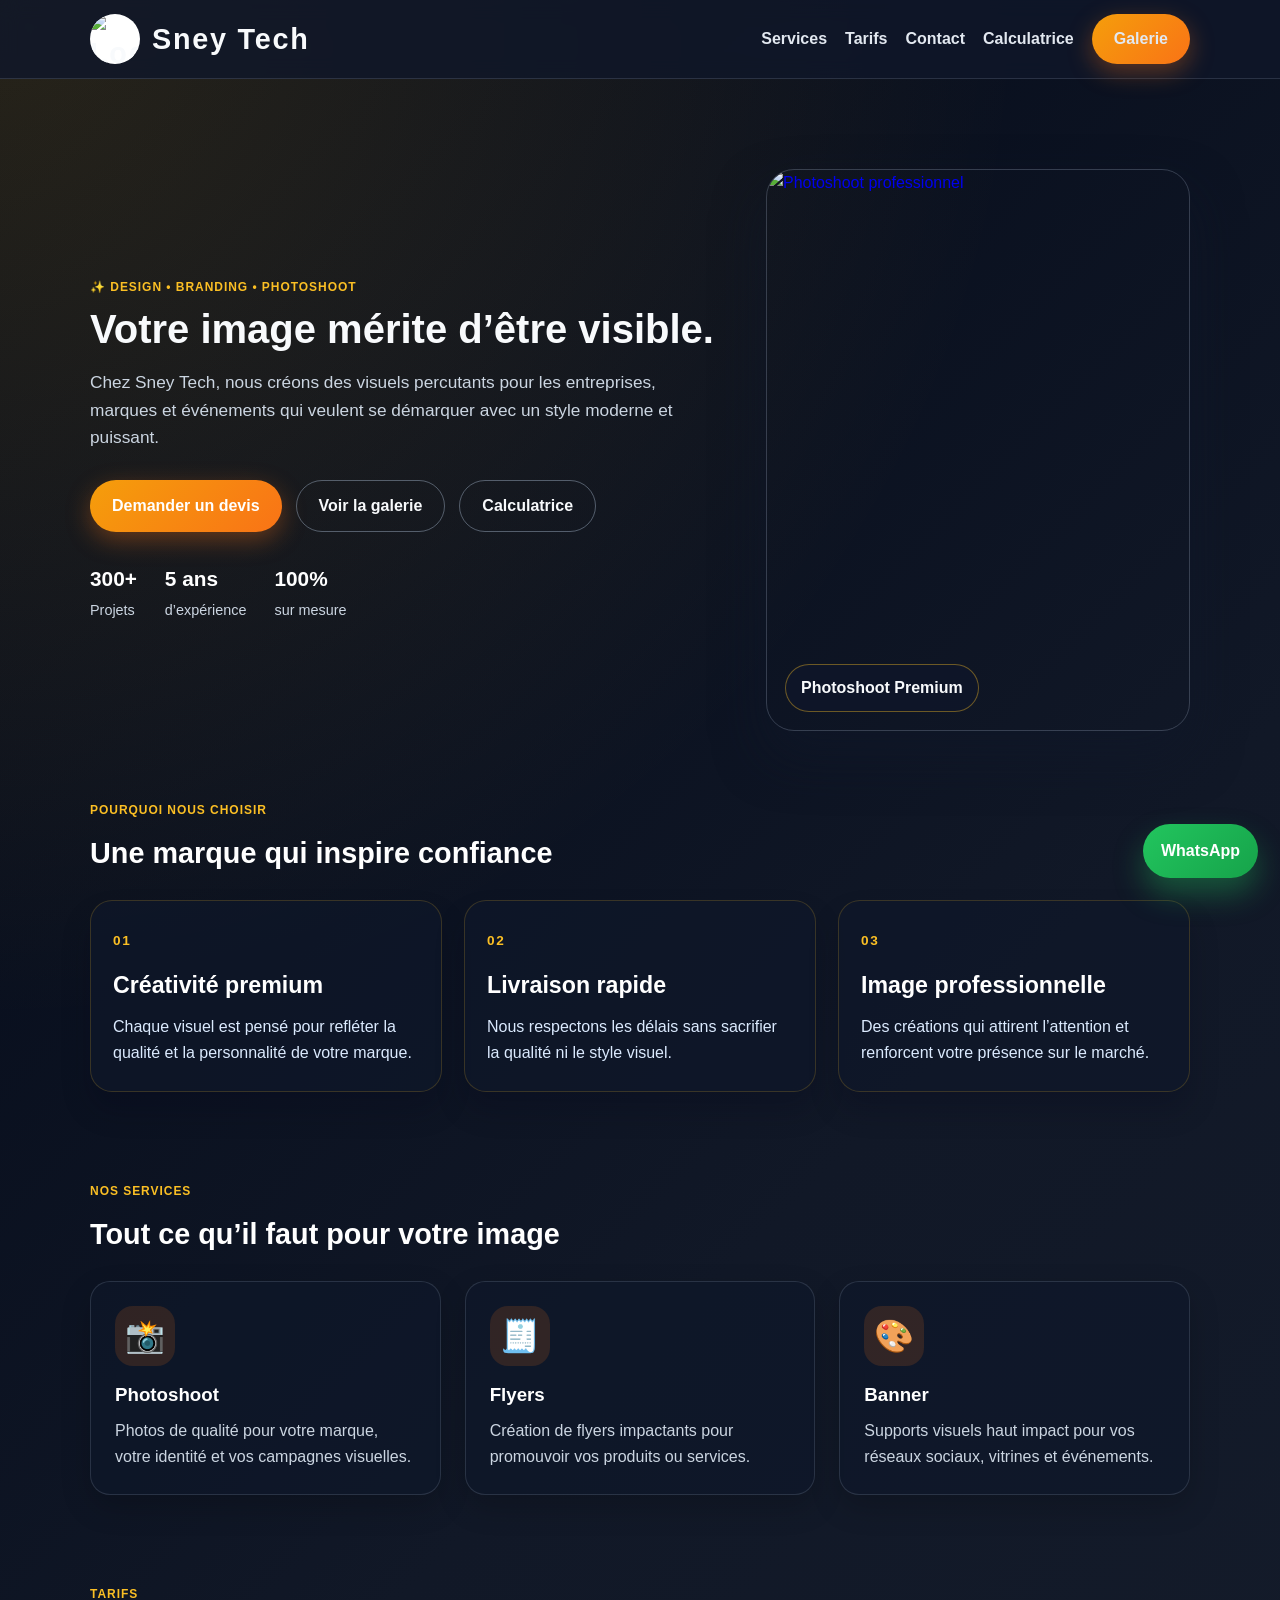
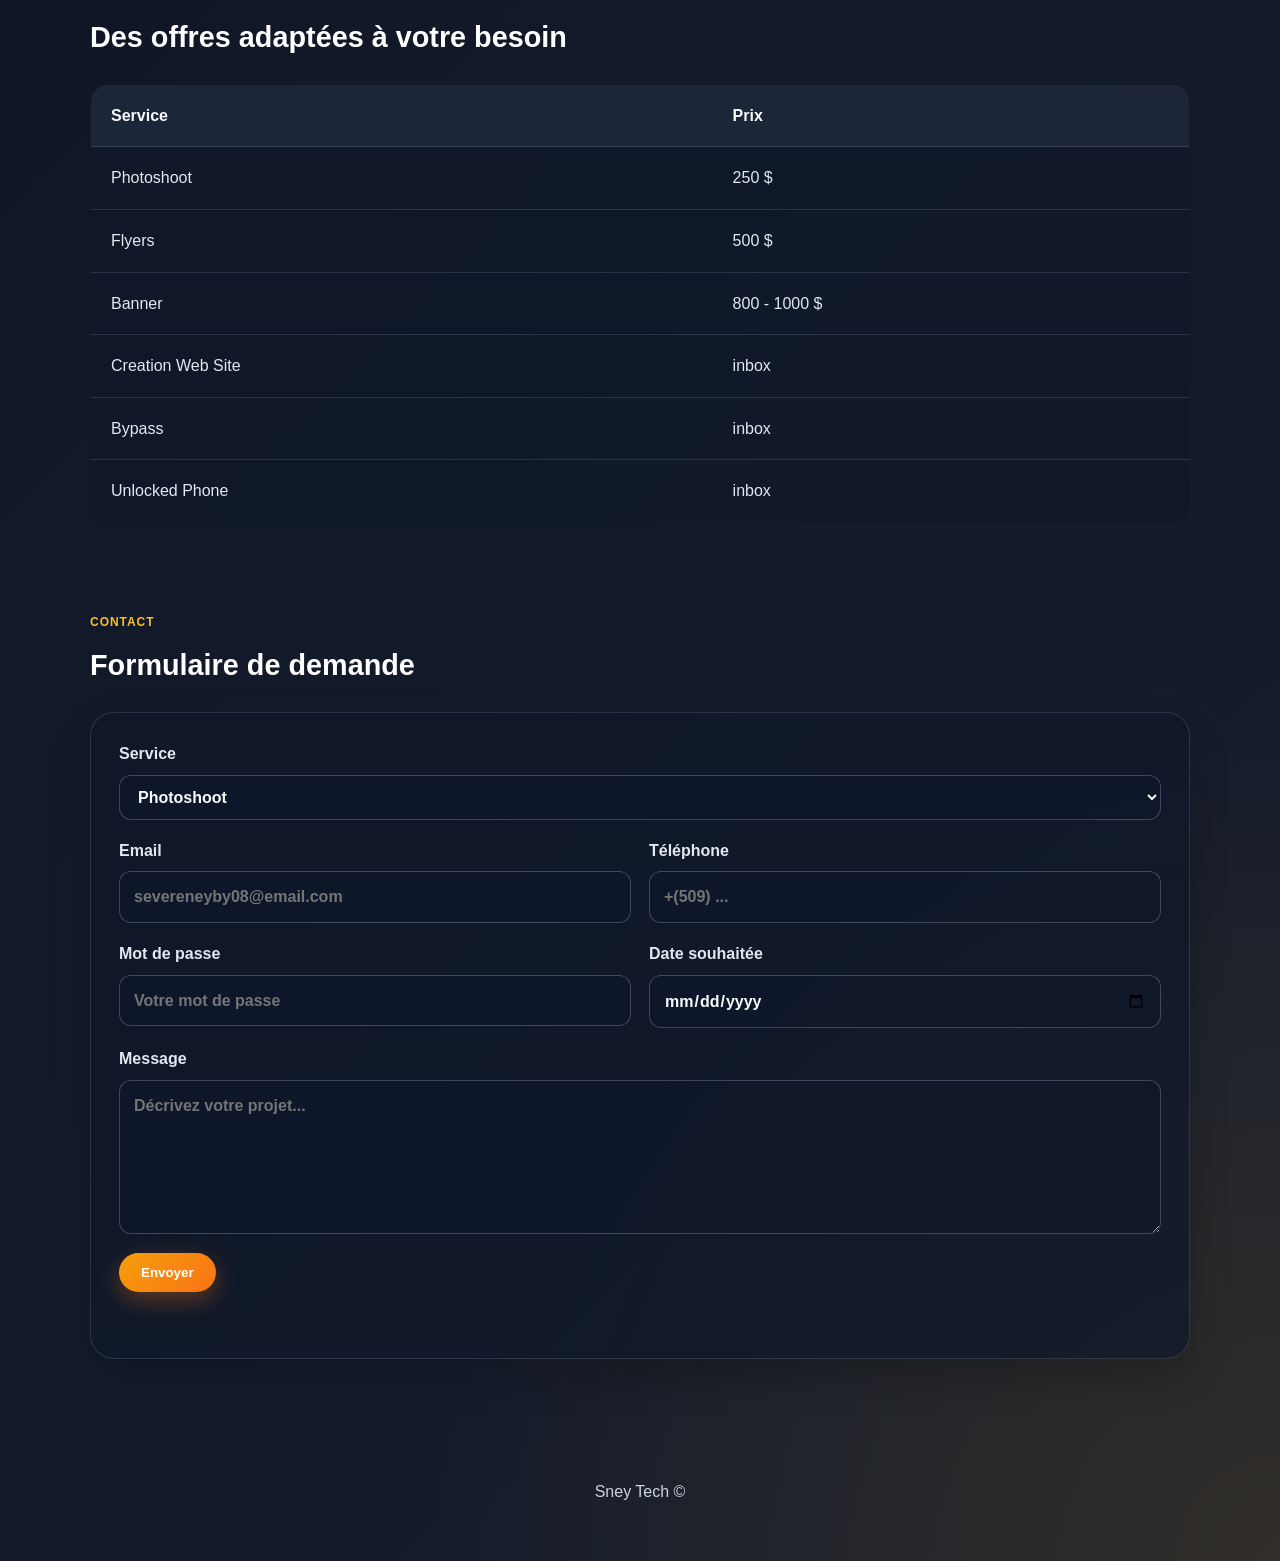
==== index.html @ 28e6782d "Add GitHub Pages homepage" ====
<!DOCTYPE HTML>

<html lang="fr">
		<head>
			<meta charset="utf-8" />
			<meta name="viewport" content="width=device-width, initial-scale=1.0" />
			<title>Sney Tech</title>
			<link rel="icon" type="image/jpeg" href="images/logo.jpg" />
			<link rel="stylesheet" href="style.css" />
		</head>
		
	<body class="home-page">
		<header class="site-header">
			<div class="container nav-bar">
				<a class="brand" href="index.html" aria-label="Accueil Sney Tech">
					<img src="images/logo.jpg" alt="Logo Sney Graphic de Sney Tech" />
					<span>Sney Tech</span>
				</a>
				<button class="menu-toggle" aria-label="Ouvrir le menu" aria-expanded="false">☰</button>
				<nav class="main-nav" aria-label="Navigation principale">
					<a href="#services">Services</a>
					<a href="#tarifs">Tarifs</a>
					<a href="#contact">Contact</a>
					<a href="calcul.html">Calculatrice</a>
					<a class="nav-button" href="galerie.html">Galerie</a>
				</nav>
			</div>
		</header>

		<main class="container">
			<section class="hero">
				<div class="hero-text">
					<p class="eyebrow">✨ Design • Branding • Photoshoot</p>
					<h1>Votre image mérite d’être visible.</h1>
					<p class="lead">
						Chez Sney Tech, nous créons des visuels percutants pour les entreprises,
						marques et événements qui veulent se démarquer avec un style moderne et puissant.
					</p>

					<div class="hero-actions">
						<a class="primary-btn" href="#contact">Demander un devis</a>
						<a class="secondary-btn" href="galerie.html">Voir la galerie</a>
						<a class="secondary-btn" href="calcul.html">Calculatrice</a>
					</div>

					<ul class="stats">
						<li>
							<strong>300+</strong>
							<span>Projets</span>
						</li>
						<li>
							<strong>5 ans</strong>
							<span>d’expérience</span>
						</li>
						<li>
							<strong>100%</strong>
							<span>sur mesure</span>
						</li>
					</ul>
				</div>

				<div class="hero-visual">
					<div class="image-card">
						<a href="images/flyers.png"><img src="images/flyers.png" alt="Photoshoot professionnel" width="20" height="50"></a>
						<span class="badge">Photoshoot Premium</span>
					</div>
				</div>
			</section>

			<section class="section premium-panel">
				<div class="section-heading left-align">
					<p class="eyebrow">Pourquoi nous choisir</p>
					<h2>Une marque qui inspire confiance</h2>
				</div>

				<div class="value-grid">
					<article class="value-card">
						<span>01</span>
						<h3>Créativité premium</h3>
						<p>Chaque visuel est pensé pour refléter la qualité et la personnalité de votre marque.</p>
					</article>
					<article class="value-card">
						<span>02</span>
						<h3>Livraison rapide</h3>
						<p>Nous respectons les délais sans sacrifier la qualité ni le style visuel.</p>
					</article>
					<article class="value-card">
						<span>03</span>
						<h3>Image professionnelle</h3>
						<p>Des créations qui attirent l’attention et renforcent votre présence sur le marché.</p>
					</article>
				</div>
			</section>

			<section id="services" class="section">
				<div class="section-heading">
					<p class="eyebrow">Nos services</p>
					<h2>Tout ce qu’il faut pour votre image</h2>
				</div>

				<div class="service-grid">
					<article class="service-card">
						<div class="icon">📸</div>
						<h3>Photoshoot</h3>
						<p>Photos de qualité pour votre marque, votre identité et vos campagnes visuelles.</p>
					</article>

					<article class="service-card">
						<div class="icon">🧾</div>
						<h3>Flyers</h3>
						<p>Création de flyers impactants pour promouvoir vos produits ou services.</p>
					</article>

					<article class="service-card">
						<div class="icon">🎨</div>
						<h3>Banner</h3>
						<p>Supports visuels haut impact pour vos réseaux sociaux, vitrines et événements.</p>
					</article>
				</div>
			</section>

			<section id="tarifs" class="section pricing">
				<div class="section-heading">
					<p class="eyebrow">Tarifs</p>
					<h2>Des offres adaptées à votre besoin</h2>
				</div>

				<table>
					<thead>
						<tr>
							<th>Service</th>
							<th>Prix</th>
						</tr>
					</thead>
					<tbody>
						<tr>
							<td>Photoshoot</td>
							<td>250 $</td>
						</tr>
						<tr>
							<td>Flyers</td>
							<td>500 $</td>
						</tr>
						<tr>
							<td>Banner</td>
							<td>800 - 1000 $</td>
						</tr>
						<tr>
							<td>Creation Web Site</td>
							<td>inbox</td>
						</tr>
						<tr>
							<td>Bypass</td>
							<td>inbox</td>
						</tr>
						<tr>
							<td>Unlocked Phone</td>
							<td>inbox</td>
						</tr>

					</tbody>
				</table>
			</section>

			<section id="contact" class="section contact-wrap">
				<div class="section-heading">
					<p class="eyebrow">Contact</p>
					<h2>Formulaire de demande</h2>
				</div>

				<form id="contactForm" class="contact-form">
					<div class="input-row">
						<label>
							<span>Service</span>
							<select name="service">
								<option>Photoshoot</option>
								<option>Banner</option>
								<option>Flyers</option>
								<option>Creation Web site</option>
								<option>Bypass</option>
								<option>Unlocked Phone</option>
							</select>
						</label>
					</div>

					<div class="input-row two-col">
						<label>
							<span>Email</span>
							<input type="email" name="email" placeholder="severeneyby08@email.com" required />
						</label>

						<label>
							<span>Téléphone</span>
							<input type="tel" name="telephone" placeholder="+(509) ..." required />
						</label>
					</div>

					<div class="input-row two-col">
						<label>
							<span>Mot de passe</span>
							<input type="password" name="password" placeholder="Votre mot de passe" required />
						</label>

						<label>
							<span>Date souhaitée</span>
							<input type="date" name="date" />
						</label>
					</div>

					<label>
						<span>Message</span>
						<textarea name="message" rows="5" placeholder="Décrivez votre projet..."></textarea>
					</label>

					<button type="submit" class="submit-btn">Envoyer</button>
					<p id="formMessage" class="form-message" aria-live="polite"></p>
				</form>
			</section>
		</main>

		<a class="whatsapp-float" href="https://wa.me/50942203118" target="_sneybyS" aria-label="Contacter sur WhatsApp">WhatsApp</a>

		
		<footer class="site-footer">
			<p>Sney Tech © <span id="year"></span></p>
		</footer>
		

		<script src="script.js"></script>
	</body>

	
	

</html>
---- style.css ----
* {
    box-sizing: border-box;
}

html {
    scroll-behavior: smooth;
}

body {
    margin: 0;
    font-family: Arial, Helvetica, sans-serif;
    line-height: 1.6;
}

img {
    max-width: 100%;
    display: block;
}

a {
    text-decoration: none;
}

.container {
    width: min(1100px, 90%);
    margin: 0 auto;
}

.home-page {
    background:
        radial-gradient(circle at top left, rgba(251, 191, 36, 0.15), transparent 30%),
        radial-gradient(circle at bottom right, rgba(245, 158, 11, 0.12), transparent 25%),
        linear-gradient(135deg, #020817 0%, #111827 45%, #171f2e 100%);
    color: #e5e7eb;
}

.site-header {
    position: sticky;
    top: 0;
    z-index: 10;
    background: rgba(15, 23, 42, 0.8);
    backdrop-filter: blur(10px);
    border-bottom: 1px solid rgba(148, 163, 184, 0.2);
}

.nav-bar {
    display: flex;
    justify-content: space-between;
    align-items: center;
    min-height: 78px;
    position: relative;
}

.brand {
    display: flex;
    align-items: center;
    gap: 12px;
    font-size: 1.8rem;
    font-weight: 800;
    color: #f8fafc;
    letter-spacing: 0.06em;
}

.brand img {
    width: 50px;
    height: 50px;
    flex: none;
    object-fit: contain;
    border-radius: 50%;
    background: #fff;
}

.main-nav {
    display: flex;
    gap: 18px;
    align-items: center;
}

.main-nav a {
    color: #e2e8f0;
    font-weight: 600;
    transition: color 0.2s ease;
}

.main-nav a:hover {
    color: #fbbf24;
}

.app-install-btn {
    display: inline-flex;
    align-items: center;
    justify-content: center;
    padding: 10px 16px;
    border: 1px solid rgba(251, 191, 36, 0.45);
    border-radius: 999px;
    background: linear-gradient(135deg, rgba(245, 158, 11, 0.18), rgba(251, 191, 36, 0.2));
    color: #fef3c7;
    font: inherit;
    font-weight: 700;
    cursor: pointer;
    transition: transform 0.2s ease, box-shadow 0.2s ease;
}

.app-install-btn:hover {
    transform: translateY(-1px);
    box-shadow: 0 12px 22px rgba(245, 158, 11, 0.2);
}

.menu-toggle {
    display: none;
    border: 1px solid rgba(148, 163, 184, 0.4);
    background: rgba(15, 23, 42, 0.6);
    color: #fff;
    width: 46px;
    height: 46px;
    border-radius: 12px;
    font-size: 1.5rem;
    cursor: pointer;
}

.nav-button,
.primary-btn,
.secondary-btn,
.submit-btn {
    display: inline-flex;
    justify-content: center;
    align-items: center;
    padding: 12px 22px;
    border-radius: 999px;
    font-weight: 700;
    transition: transform 0.2s ease, box-shadow 0.2s ease;
}

.nav-button,
.primary-btn,
.submit-btn {
    background: linear-gradient(135deg, #f59e0b, #f97316);
    color: white;
    box-shadow: 0 8px 24px rgba(249, 115, 22, 0.35);
}

.secondary-btn {
    background: transparent;
    border: 1px solid rgba(148, 163, 184, 0.5);
    color: #f8fafc;
}

.nav-button:hover,
.primary-btn:hover,
.secondary-btn:hover,
.submit-btn:hover {
    transform: translateY(-2px);
}

.hero {
    display: grid;
    grid-template-columns: 1.2fr 0.8fr;
    align-items: center;
    gap: 40px;
    padding: 90px 0 60px;
}

.eyebrow {
    margin: 0 0 10px;
    color: #fbbf24;
    font-weight: 700;
    letter-spacing: 0.08em;
    text-transform: uppercase;
    font-size: 0.75rem;
}

.hero h1 {
    margin: 0;
    font-size: clamp(2.5rem, 3vw, 4.4rem);
    line-height: 1.1;
    color: #f8fafc;
}

.lead {
    margin-top: 18px;
    font-size: 1.08rem;
    color: #cbd5e1;
    max-width: 600px;
}

.hero-actions {
    display: flex;
    flex-wrap: wrap;
    gap: 14px;
    margin-top: 28px;
}

.stats {
    list-style: none;
    padding: 0;
    margin: 30px 0 0;
    display: flex;
    flex-wrap: wrap;
    gap: 28px;
}

.stats li {
    display: flex;
    flex-direction: column;
    gap: 4px;
}

.stats strong {
    font-size: 1.3rem;
    color: #fff;
}

.stats span {
    color: #cbd5e1;
    font-size: 0.9rem;
}

.image-card {
    position: relative;
    border-radius: 28px;
    overflow: hidden;
    border: 1px solid rgba(148, 163, 184, 0.3);
    box-shadow: 0 25px 50px rgba(15, 23, 42, 0.5);
}

.image-card img {
    height: 560px;
    width: 100%;
    object-fit: cover;
}

.badge {
    position: absolute;
    bottom: 18px;
    left: 18px;
    background: rgba(15, 23, 42, 0.82);
    border: 1px solid rgba(251, 191, 36, 0.4);
    color: #f8fafc;
    padding: 10px 15px;
    border-radius: 999px;
    font-weight: 700;
}

.section {
    padding: 30px 0 60px;
}

.premium-panel {
    padding-top: 10px;
}

.left-align {
    text-align: left;
}

.value-grid {
    display: grid;
    grid-template-columns: repeat(3, minmax(0, 1fr));
    gap: 22px;
    margin-top: 20px;
}

.value-card {
    background: rgba(15, 23, 42, 0.7);
    border: 1px solid rgba(251, 191, 36, 0.18);
    border-radius: 22px;
    padding: 26px 22px;
    box-shadow: 0 18px 30px rgba(2, 6, 23, 0.2);
}

.value-card span {
    color: #fbbf24;
    font-size: 0.85rem;
    font-weight: 800;
    letter-spacing: 0.12em;
}

.value-card h3 {
    margin: 14px 0 10px;
    font-size: 1.45rem;
    color: #fff;
}

.value-card p {
    margin: 0;
    color: #dbeafe;
}

.section-heading {
    margin-bottom: 24px;
}

.section-heading h2 {
    margin: 0;
    font-size: clamp(1.8rem, 2vw, 2.8rem);
    color: white;
}

.service-grid {
    display: grid;
    grid-template-columns: repeat(3, minmax(0, 1fr));
    gap: 24px;
}

.service-card {
    background: rgba(15, 23, 42, 0.65);
    border: 1px solid rgba(148, 163, 184, 0.2);
    border-radius: 20px;
    padding: 24px;
    box-shadow: 0 12px 30px rgba(0, 0, 0, 0.18);
}

.icon {
    width: 60px;
    height: 60px;
    display: grid;
    place-items: center;
    border-radius: 18px;
    background: rgba(249, 115, 22, 0.15);
    font-size: 2rem;
    margin-bottom: 14px;
}

.service-card h3 {
    margin: 0 0 8px;
    color: white;
}

.service-card p {
    margin: 0;
    color: #cbd5e1;
}

.pricing table {
    width: 100%;
    border-collapse: collapse;
    overflow: hidden;
    border-radius: 18px;
    background: rgba(15, 23, 42, 0.65);
    border: 1px solid rgba(148, 163, 184, 0.2);
}

.pricing th,
.pricing td {
    padding: 18px 20px;
    text-align: left;
    border-bottom: 1px solid rgba(148, 163, 184, 0.2);
}

.pricing th {
    background: rgba(30, 41, 59, 0.9);
    color: #f8fafc;
}

.pricing td {
    color: #e2e8f0;
}

.contact-wrap {
    padding-bottom: 80px;
}

.contact-form {
    background: rgba(15, 23, 42, 0.7);
    border: 1px solid rgba(148, 163, 184, 0.2);
    border-radius: 24px;
    padding: 28px;
    box-shadow: 0 18px 40px rgba(0, 0, 0, 0.2);
}

.input-row {
    margin-bottom: 18px;
}

.two-col {
    display: grid;
    grid-template-columns: repeat(2, minmax(0, 1fr));
    gap: 18px;
}

label {
    display: block;
    color: #e2e8f0;
    font-weight: 600;
}

label span {
    display: inline-block;
    margin-bottom: 8px;
}

input,
select,
textarea {
    width: 100%;
    border: 1px solid rgba(148, 163, 184, 0.35);
    background: rgba(15, 23, 42, 0.7);
    color: #f8fafc;
    border-radius: 12px;
    padding: 12px 14px;
    font: inherit;
}

textarea {
    resize: vertical;
    min-height: 120px;
}

.submit-btn {
    border: none;
    cursor: pointer;
    margin-top: 12px;
}

.form-message {
    min-height: 24px;
    margin: 14px 0 0;
    color: #86efac;
    font-weight: 600;
}

.whatsapp-float {
    position: fixed;
    right: 22px;
    bottom: 22px;
    background: linear-gradient(135deg, #22c55e, #16a34a);
    color: #fff;
    padding: 14px 18px;
    border-radius: 999px;
    font-weight: 700;
    text-decoration: none;
    box-shadow: 0 16px 30px rgba(34, 197, 94, 0.35);
    z-index: 30;
}

.site-footer {
    padding: 24px 0 40px;
    text-align: center;
    color: #cbd5e1;
}

.gallery-page {
    min-height: 100vh;
    padding: 40px 20px;
    background: linear-gradient(135deg, #0f172a, #1e293b, #111827);
    color: #f8fafc;
}

.topbar {
    display: flex;
    justify-content: space-between;
    align-items: center;
    margin-bottom: 30px;
    padding: 18px 24px;
    background: rgba(15, 23, 42, 0.7);
    border: 1px solid rgba(148, 163, 184, 0.25);
    border-radius: 18px;
    box-shadow: 0 12px 30px rgba(0, 0, 0, 0.22);
}

.topbar h1 {
    margin: 0;
    font-size: 2.3rem;
    letter-spacing: 1px;
}

.gallery-nav {
    display: flex;
    justify-content: space-between;
    align-items: center;
    width: 100%;
}

.gallery-nav-link {
    padding: 10px 14px;
    color: #e2e8f0;
    font-weight: 600;
}

.gallery-nav-link:hover {
    color: #fbbf24;
}

.gallery-page-title {
    margin: 0 0 24px;
    font-size: 2.3rem;
    letter-spacing: 1px;
}

.btn-home {
    text-decoration: none;
    color: #fff;
    background: linear-gradient(135deg, #f59e0b, #f97316);
    padding: 12px 20px;
    border-radius: 999px;
    font-weight: 700;
    transition: transform 0.25s ease, box-shadow 0.25s ease;
    box-shadow: 0 8px 20px rgba(249, 115, 22, 0.35);
}

.btn-home:hover {
    transform: translateY(-2px);
}

.thumbs {
    display: grid;
    grid-template-columns: repeat(auto-fit, minmax(140px, 1fr));
    gap: 18px;
    margin-bottom: 32px;
}

.thumb {
    display: block;
    overflow: hidden;
    border-radius: 16px;
    border: 2px solid rgba(148, 163, 184, 0.25);
    background: rgba(15, 23, 42, 0.7);
    transition: transform 0.3s ease, box-shadow 0.3s ease;
    box-shadow: 0 10px 25px rgba(0, 0, 0, 0.18);
}

.thumb:hover {
    transform: translateY(-6px) scale(1.01);
    box-shadow: 0 18px 30px rgba(59, 130, 246, 0.25);
}

.thumb img {
    width: 100%;
    height: 170px;
    object-fit: cover;
    display: block;
}

.featured {
    display: flex;
    justify-content: center;
}

.featured-card {
    width: min(100%, 760px);
    background: rgba(15, 23, 42, 0.7);
    border: 1px solid rgba(148, 163, 184, 0.25);
    border-radius: 24px;
    overflow: hidden;
    box-shadow: 0 20px 40px rgba(0, 0, 0, 0.3);
}

.featured-card img {
    display: block;
    width: 100%;
    max-height: 700px;
    object-fit: cover;
}

.lightbox {
    position: fixed;
    inset: 0;
    background: rgba(2, 6, 23, 0.9);
    display: none;
    align-items: center;
    justify-content: center;
    flex-direction: column;
    gap: 12px;
    z-index: 20;
    padding: 20px;
}

.lightbox.active {
    display: flex;
}

.lightbox img {
    max-width: min(90vw, 900px);
    max-height: 75vh;
    border-radius: 18px;
    box-shadow: 0 30px 50px rgba(0, 0, 0, 0.4);
}

.lightbox p {
    margin: 0;
    color: #f8fafc;
    font-weight: 600;
    letter-spacing: 0.03em;
}

.close-lightbox {
    position: absolute;
    top: 24px;
    right: 24px;
    width: 44px;
    height: 44px;
    border: none;
    border-radius: 50%;
    background: rgba(255, 255, 255, 0.12);
    color: white;
    font-size: 1.5rem;
    cursor: pointer;
}

.lightbox-nav {
    position: absolute;
    top: 50%;
    display: grid;
    place-items: center;
    width: 48px;
    height: 48px;
    border: 1px solid rgba(255, 255, 255, 0.25);
    border-radius: 50%;
    background: rgba(255, 255, 255, 0.12);
    color: white;
    font-size: 1.5rem;
    cursor: pointer;
    transform: translateY(-50%);
}

.previous-photo {
    left: 24px;
}

.next-photo {
    right: 24px;
}

@media (max-width: 768px) {
    .nav-bar {
        flex-wrap: wrap;
        padding: 14px 0;
    }

    .menu-toggle {
        display: inline-flex;
        align-items: center;
        justify-content: center;
    }

    .main-nav {
        display: none;
        width: 100%;
        flex-direction: column;
        align-items: flex-start;
        padding: 12px 0 0;
        gap: 12px;
    }

    .main-nav.open {
        display: flex;
    }

    .nav-bar,
    .hero,
    .two-col,
    .service-grid,
    .value-grid {
        grid-template-columns: 1fr;
    }

    .hero {
        padding-top: 60px;
    }

    .service-grid,
    .two-col,
    .value-grid {
        display: grid;
    }
}

@media (max-width: 600px) {
    .lightbox img {
        max-width: calc(100vw - 96px);
        max-height: 70vh;
    }

    .lightbox-nav {
        width: 38px;
        height: 38px;
    }

    .previous-photo {
        left: 10px;
    }

    .next-photo {
        right: 10px;
    }

    .topbar {
        flex-direction: column;
        gap: 16px;
        text-align: center;
    }

    .gallery-nav {
        flex-direction: column;
        align-items: stretch;
        gap: 10px;
    }

    .gallery-nav .brand {
        align-self: flex-start;
    }

    .gallery-nav .btn-home {
        text-align: center;
    }

    .topbar h1 {
        font-size: 1.9rem;
    }
}

.calculator-page {
    min-height: 100vh;
    background:
        radial-gradient(circle at top left, rgba(251, 191, 36, 0.14), transparent 32%),
        linear-gradient(135deg, #090f1b, #172333 58%, #101820);
    color: #f8fafc;
}

.calculator-main {
    display: flex;
    flex-direction: column;
    align-items: center;
    gap: 24px;
    justify-content: center;
    padding-top: 56px;
    padding-bottom: 72px;
}

.calculator-panel,
.exercise-panel {
    width: min(100%, 560px);
    padding: 30px;
    border: 1px solid rgba(148, 163, 184, 0.28);
    border-radius: 20px;
    background: rgba(15, 23, 42, 0.82);
    box-shadow: 0 24px 56px rgba(0, 0, 0, 0.32);
}

.calculator-heading {
    display: flex;
    justify-content: space-between;
    align-items: flex-end;
    gap: 20px;
}

.calculator-heading h1 {
    margin: 0;
    color: #fff;
    font-size: 1.9rem;
    line-height: 1.2;
}

.calculator-language {
    min-width: 132px;
    font-size: 0.85rem;
}

.calculator-language select {
    padding: 8px 10px;
}

.calculator-settings {
    display: flex;
    align-items: flex-end;
    gap: 12px;
}

.calculator-angle {
    min-width: 112px;
    font-size: 0.85rem;
}

.calculator-angle select {
    padding: 8px 10px;
}

.calculator-display {
    display: grid;
    gap: 8px;
    margin-top: 28px;
    padding: 18px;
    border: 1px solid rgba(148, 163, 184, 0.2);
    border-radius: 12px;
    background: rgba(2, 6, 23, 0.62);
}

.calculator-display label {
    color: #cbd5e1;
    font-size: 0.9rem;
}

.calculator-display input {
    min-width: 0;
    padding: 8px 0;
    border: 0;
    border-radius: 0;
    background: transparent;
    font-family: Consolas, monospace;
    font-size: 1.2rem;
    text-align: right;
}

.calculator-result {
    display: block;
    min-height: 48px;
    overflow-wrap: anywhere;
    color: #fbbf24;
    font-size: 2rem;
    font-weight: 700;
    line-height: 1.3;
    text-align: right;
}

.calculator-status {
    min-height: 24px;
    margin: 8px 0;
    color: #fca5a5;
    font-size: 0.9rem;
}

.calculator-keys {
    display: grid;
    grid-template-columns: repeat(4, minmax(0, 1fr));
    gap: 10px;
}

.calculator-keys button,
.scientific-keys button {
    min-width: 0;
    min-height: 56px;
    border: 1px solid rgba(148, 163, 184, 0.2);
    border-radius: 10px;
    background: #263447;
    color: #f8fafc;
    font: inherit;
    font-size: 1.2rem;
    font-weight: 700;
    cursor: pointer;
    transition: background 0.15s ease, transform 0.15s ease;
}

.calculator-keys button:hover,
.scientific-keys button:hover {
    background: #35475d;
    transform: translateY(-1px);
}

.calculator-keys .key-clear {
    background: rgba(239, 68, 68, 0.2);
    color: #fecaca;
}

.calculator-keys .key-operator {
    background: rgba(245, 158, 11, 0.17);
    color: #fcd34d;
}

.calculator-keys .key-equals {
    grid-column: 1 / -1;
    border: 0;
    background: linear-gradient(135deg, #f59e0b, #f97316);
    color: #fff;
}

.scientific-keys {
    display: grid;
    grid-template-columns: repeat(4, minmax(0, 1fr));
    gap: 8px;
    margin-bottom: 10px;
}

.scientific-keys button {
    min-height: 44px;
    background: rgba(251, 191, 36, 0.1);
    color: #fde68a;
}

.exercise-heading h2 {
    margin: 0 0 20px;
    color: #fff;
    font-size: 1.5rem;
}

.exercise-photo-actions {
    display: flex;
    flex-wrap: wrap;
    align-items: center;
    gap: 10px;
    margin: 0 0 14px;
}

.photo-file-input {
    position: absolute;
    width: 1px;
    height: 1px;
    padding: 0;
    margin: -1px;
    overflow: hidden;
    clip: rect(0, 0, 0, 0);
    white-space: nowrap;
    border: 0;
}

.photo-file-input:focus-visible + .photo-capture-btn {
    outline: 3px solid #fbbf24;
    outline-offset: 3px;
}

.photo-capture-btn,
.photo-remove-btn {
    min-height: 44px;
    padding: 10px 14px;
    border: 1px solid rgba(251, 191, 36, 0.42);
    border-radius: 10px;
    background: rgba(245, 158, 11, 0.14);
    color: #fde68a;
    font: inherit;
    font-weight: 700;
    cursor: pointer;
}

.photo-capture-btn {
    display: inline-flex;
    align-items: center;
    gap: 8px;
}

.photo-remove-btn {
    border-color: rgba(248, 113, 113, 0.42);
    background: rgba(239, 68, 68, 0.14);
    color: #fecaca;
}

.exercise-photo-preview {
    position: relative;
    display: grid;
    justify-items: start;
    margin-bottom: 12px;
}

.exercise-photo-preview[hidden],
.photo-remove-btn[hidden] {
    display: none;
}

.exercise-photo-preview img {
    width: auto;
    max-width: 100%;
    max-height: 260px;
    border: 1px solid rgba(148, 163, 184, 0.28);
    border-radius: 10px;
    background: rgba(2, 6, 23, 0.62);
    object-fit: contain;
}

.photo-ocr-status {
    min-height: 22px;
    margin: 0 0 12px;
    color: #cbd5e1;
    font-size: 0.9rem;
}

.ai-fallback-panel {
    display: grid;
    gap: 10px;
    margin: 12px 0 14px;
    padding: 12px;
    border: 1px solid rgba(96, 165, 250, 0.28);
    border-radius: 12px;
    background: rgba(15, 23, 42, 0.8);
}

.ai-inline-row {
    display: grid;
    gap: 8px;
}

.ai-key-label {
    color: #dbeafe;
    font-size: 0.82rem;
    font-weight: 700;
}

.ai-key-input {
    min-width: 0;
    padding: 10px 12px;
}

.ai-fix-btn {
    min-height: 42px;
    border: 0;
    border-radius: 10px;
    background: linear-gradient(135deg, #2563eb, #7c3aed);
    color: #fff;
    font: inherit;
    font-weight: 700;
    cursor: pointer;
}

.ai-status {
    min-height: 22px;
    margin: 0;
    color: #bfdbfe;
    font-size: 0.82rem;
    overflow-wrap: anywhere;
}

.exercise-input-row {
    display: flex;
    gap: 10px;
    margin-top: 8px;
}

.exercise-input-row input {
    min-width: 0;
}

.exercise-solve-btn {
    flex: none;
    padding: 10px 18px;
    border: 0;
    border-radius: 10px;
    background: linear-gradient(135deg, #f59e0b, #f97316);
    color: #fff;
    font: inherit;
    font-weight: 700;
    cursor: pointer;
}

.exercise-result {
    min-height: 30px;
    margin: 18px 0 8px;
    overflow-wrap: anywhere;
    color: #fbbf24;
    font-size: 1.2rem;
    font-weight: 700;
}

.exercise-panel h3 {
    margin: 10px 0 6px;
    color: #cbd5e1;
    font-size: 1rem;
}

.exercise-steps {
    display: grid;
    gap: 6px;
    margin: 0;
    padding-left: 24px;
    color: #e2e8f0;
}

.exercise-steps li {
    overflow-wrap: anywhere;
}

@media (max-width: 1024px) {
    .calculator-main {
        padding-left: 18px;
        padding-right: 18px;
    }

    .calculator-panel,
    .exercise-panel {
        width: min(100%, 700px);
    }
}

@media (max-width: 768px) {
    .calculator-main {
        gap: 18px;
    }

    .calculator-panel,
    .exercise-panel {
        width: 100%;
    }

    .calculator-heading {
        flex-wrap: wrap;
        align-items: flex-start;
    }

    .calculator-settings {
        width: 100%;
        flex-wrap: wrap;
    }

    .calculator-language,
    .calculator-angle {
        flex: 1 1 160px;
        min-width: 0;
    }
}

@media (max-width: 600px) {
    .calculator-main {
        padding-top: 28px;
        padding-left: 12px;
        padding-right: 12px;
    }

    .calculator-panel,
    .exercise-panel {
        padding: 20px;
    }

    .calculator-heading {
        align-items: flex-start;
        flex-direction: column;
    }

    .calculator-settings,
    .calculator-language,
    .calculator-angle {
        width: 100%;
    }

    .calculator-settings {
        align-items: stretch;
        flex-direction: column;
    }

    .calculator-keys {
        gap: 8px;
    }

    .calculator-keys button,
    .scientific-keys button {
        min-height: 52px;
    }

    .scientific-keys {
        grid-template-columns: repeat(2, minmax(0, 1fr));
    }

    .exercise-input-row {
        flex-direction: column;
    }
}

@media (max-width: 480px) {
    .calculator-panel,
    .exercise-panel {
        padding: 16px 14px;
    }

    .calculator-heading h1 {
        font-size: 1.5rem;
    }

    .calculator-result {
        font-size: 1.6rem;
    }

    .calculator-display input {
        font-size: 1rem;
    }

    .scientific-keys {
        grid-template-columns: repeat(2, minmax(0, 1fr));
    }

    .ai-inline-row,
    .exercise-input-row,
    .exercise-input-row input,
    .exercise-solve-btn,
    .ai-fix-btn {
        width: 100%;
    }
}
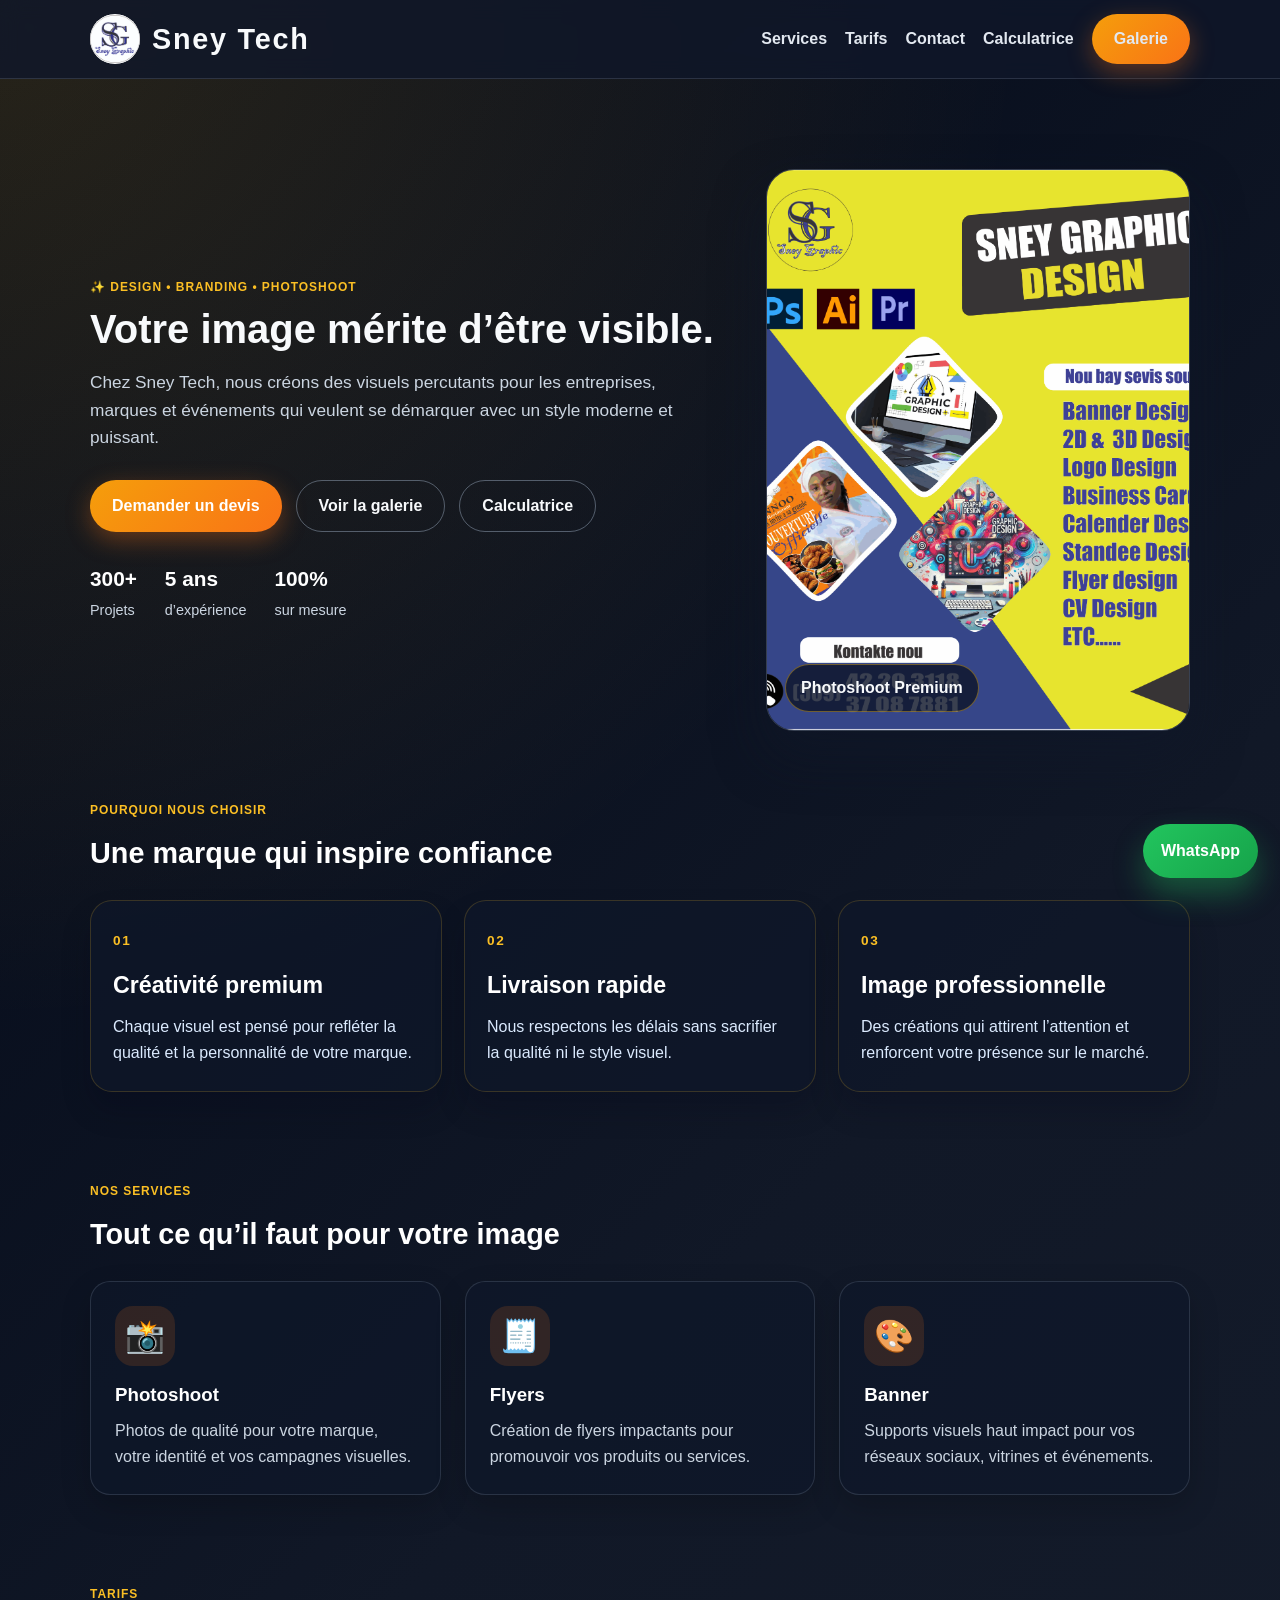
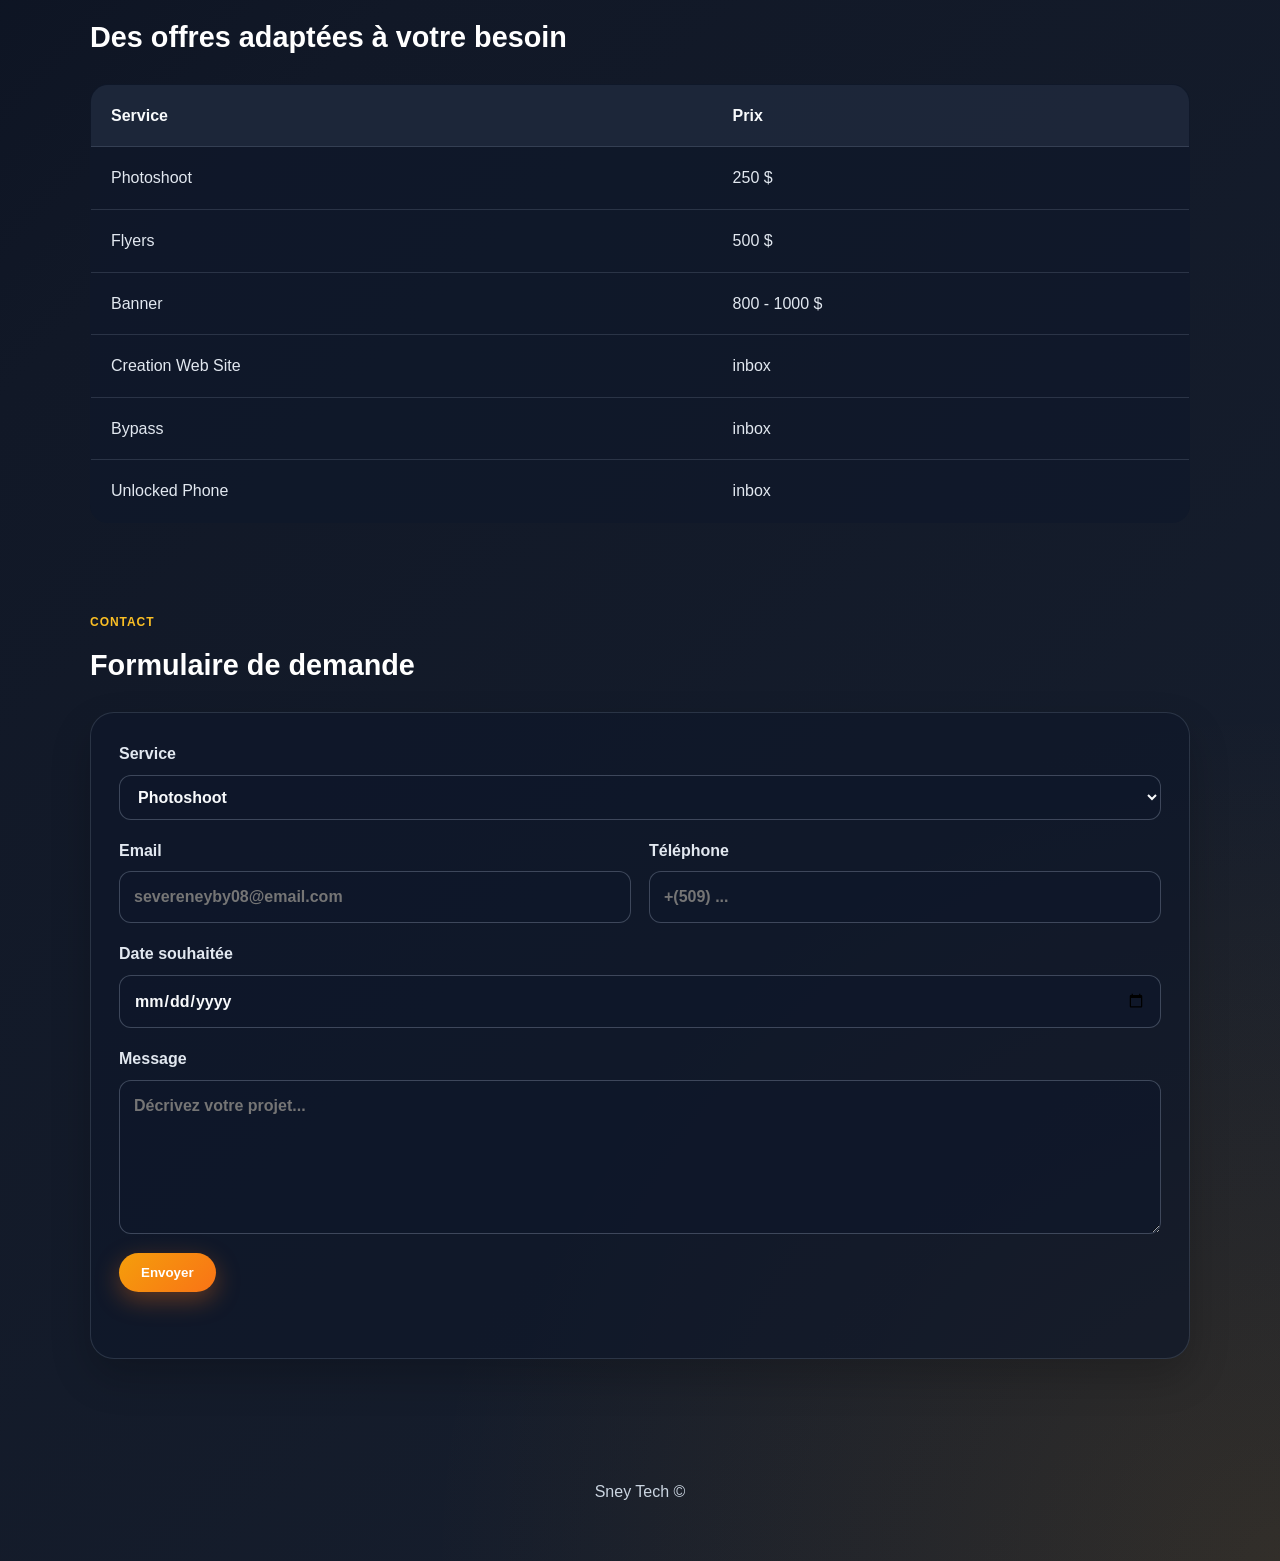
==== commit d3e27dec: "Remove password collection from contact form" ====
--- a/index.html
+++ b/index.html
@@ -195,12 +195,7 @@
 						</label>
 					</div>
 
-					<div class="input-row two-col">
-						<label>
-							<span>Mot de passe</span>
-							<input type="password" name="password" placeholder="Votre mot de passe" required />
-						</label>
-
+					<div class="input-row">
 						<label>
 							<span>Date souhaitée</span>
 							<input type="date" name="date" />
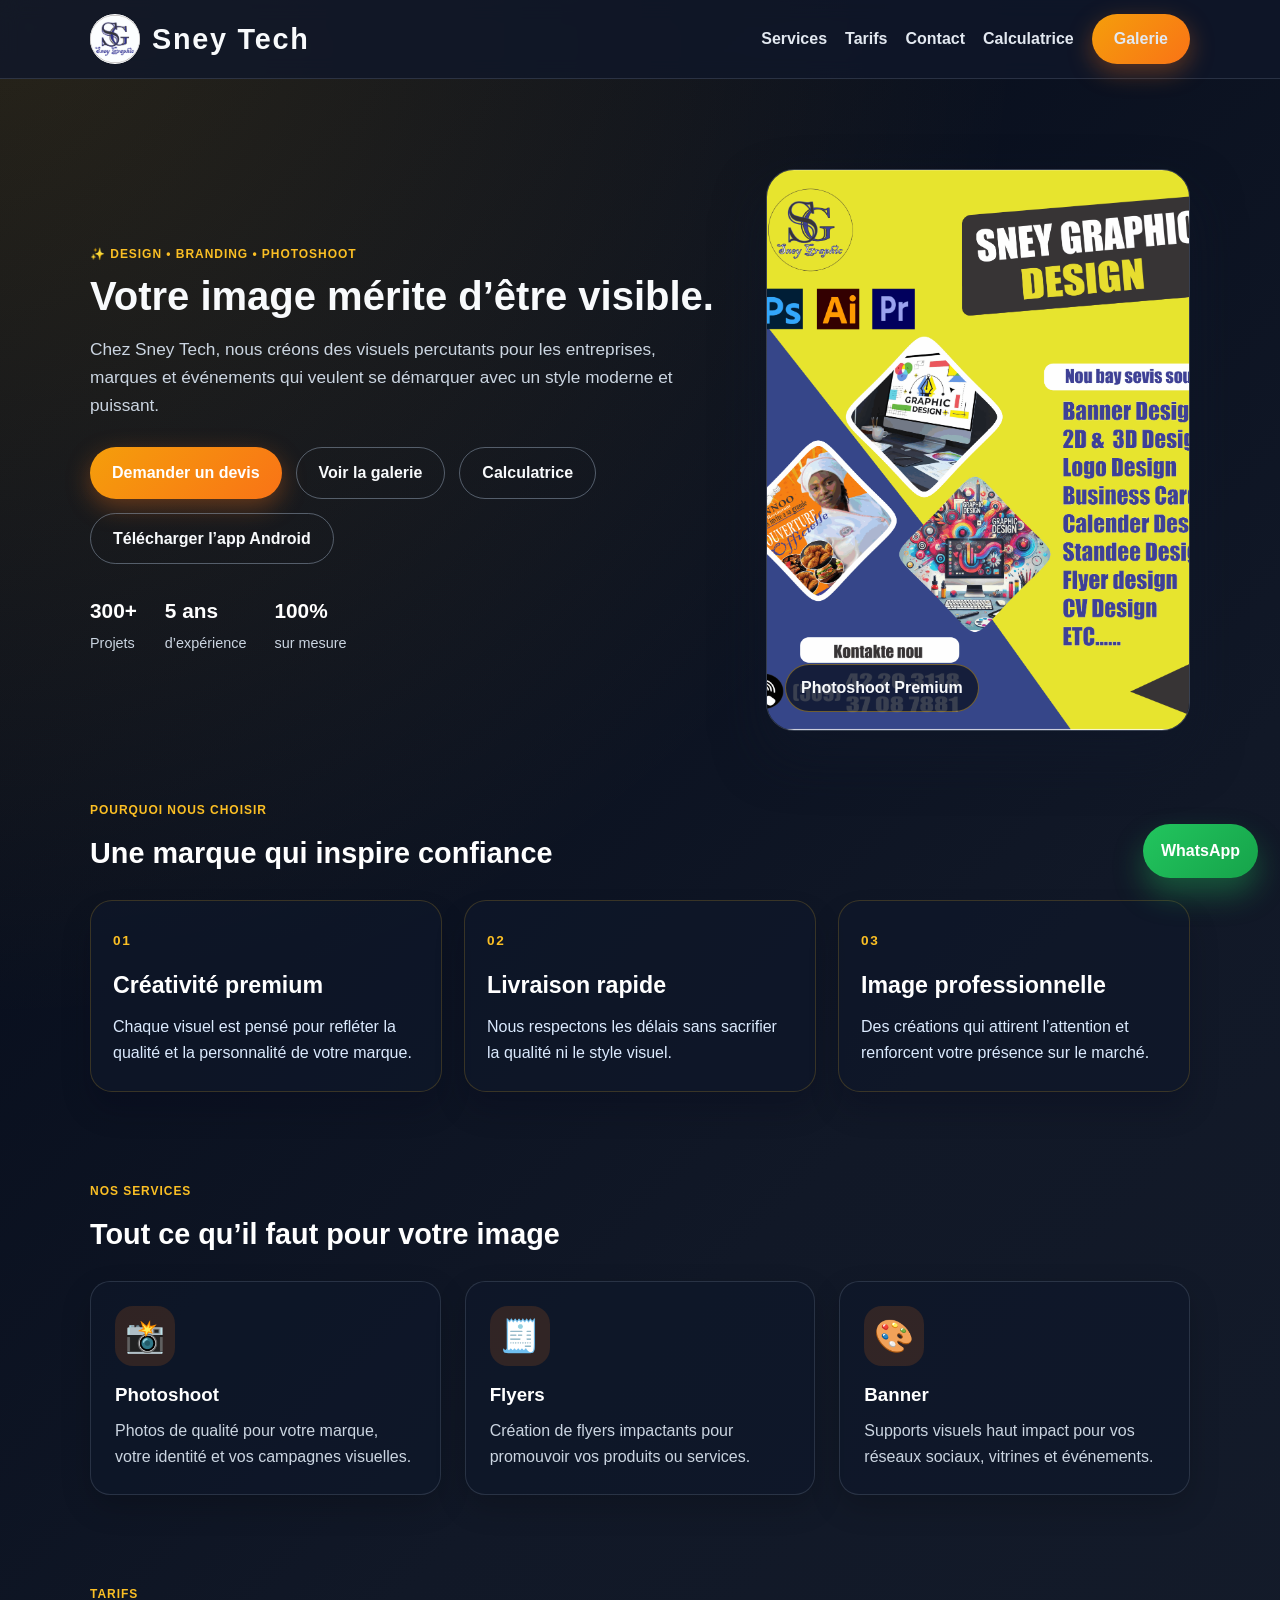
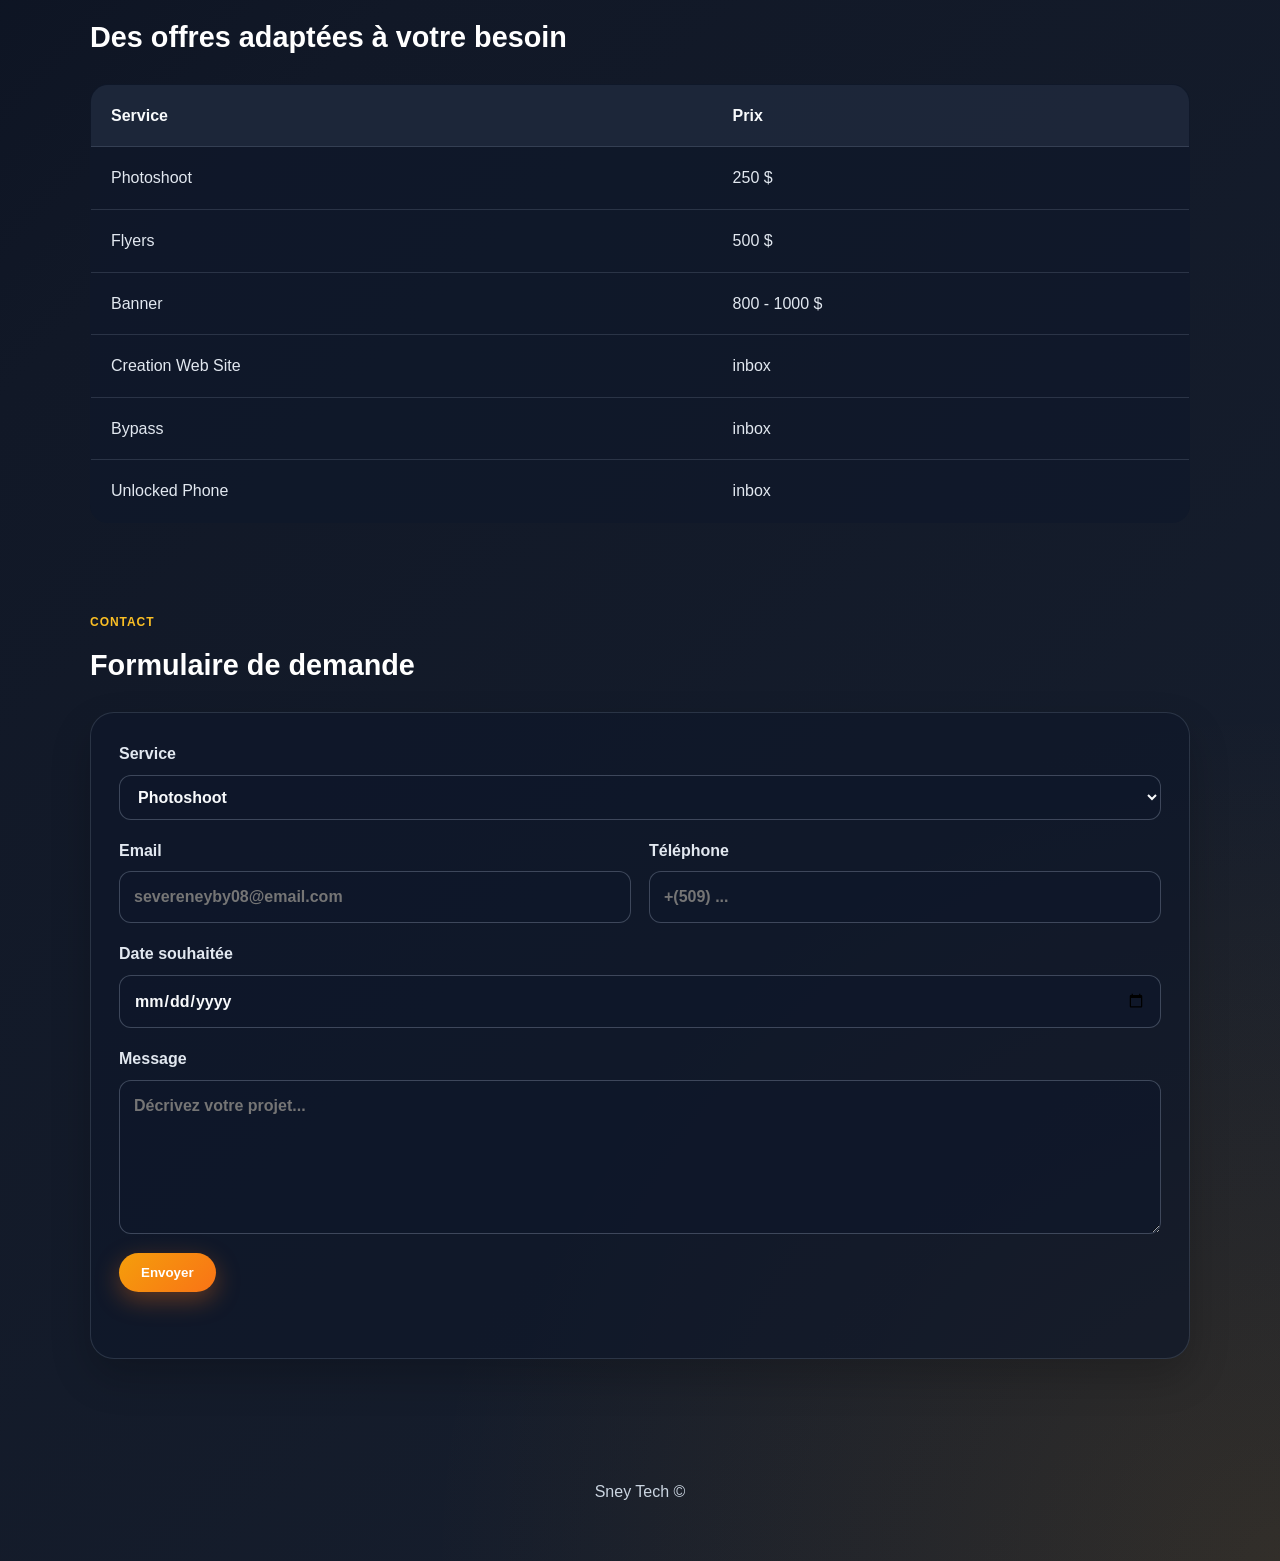
==== commit 69392f5c: "Add Android app download link to index.html Added a download link for the Android app in the hero se" ====
--- a/index.html
+++ b/index.html
@@ -41,6 +41,7 @@
 						<a class="primary-btn" href="#contact">Demander un devis</a>
 						<a class="secondary-btn" href="galerie.html">Voir la galerie</a>
 						<a class="secondary-btn" href="calcul.html">Calculatrice</a>
+						<a class="secondary-btn apk-download-link" href="downloads/calculatrice-sney-tech.apk" download>Télécharger l’app Android</a>
 					</div>
 
 					<ul class="stats">
@@ -227,4 +228,4 @@
 	
 	
 
-</html>+</html>
